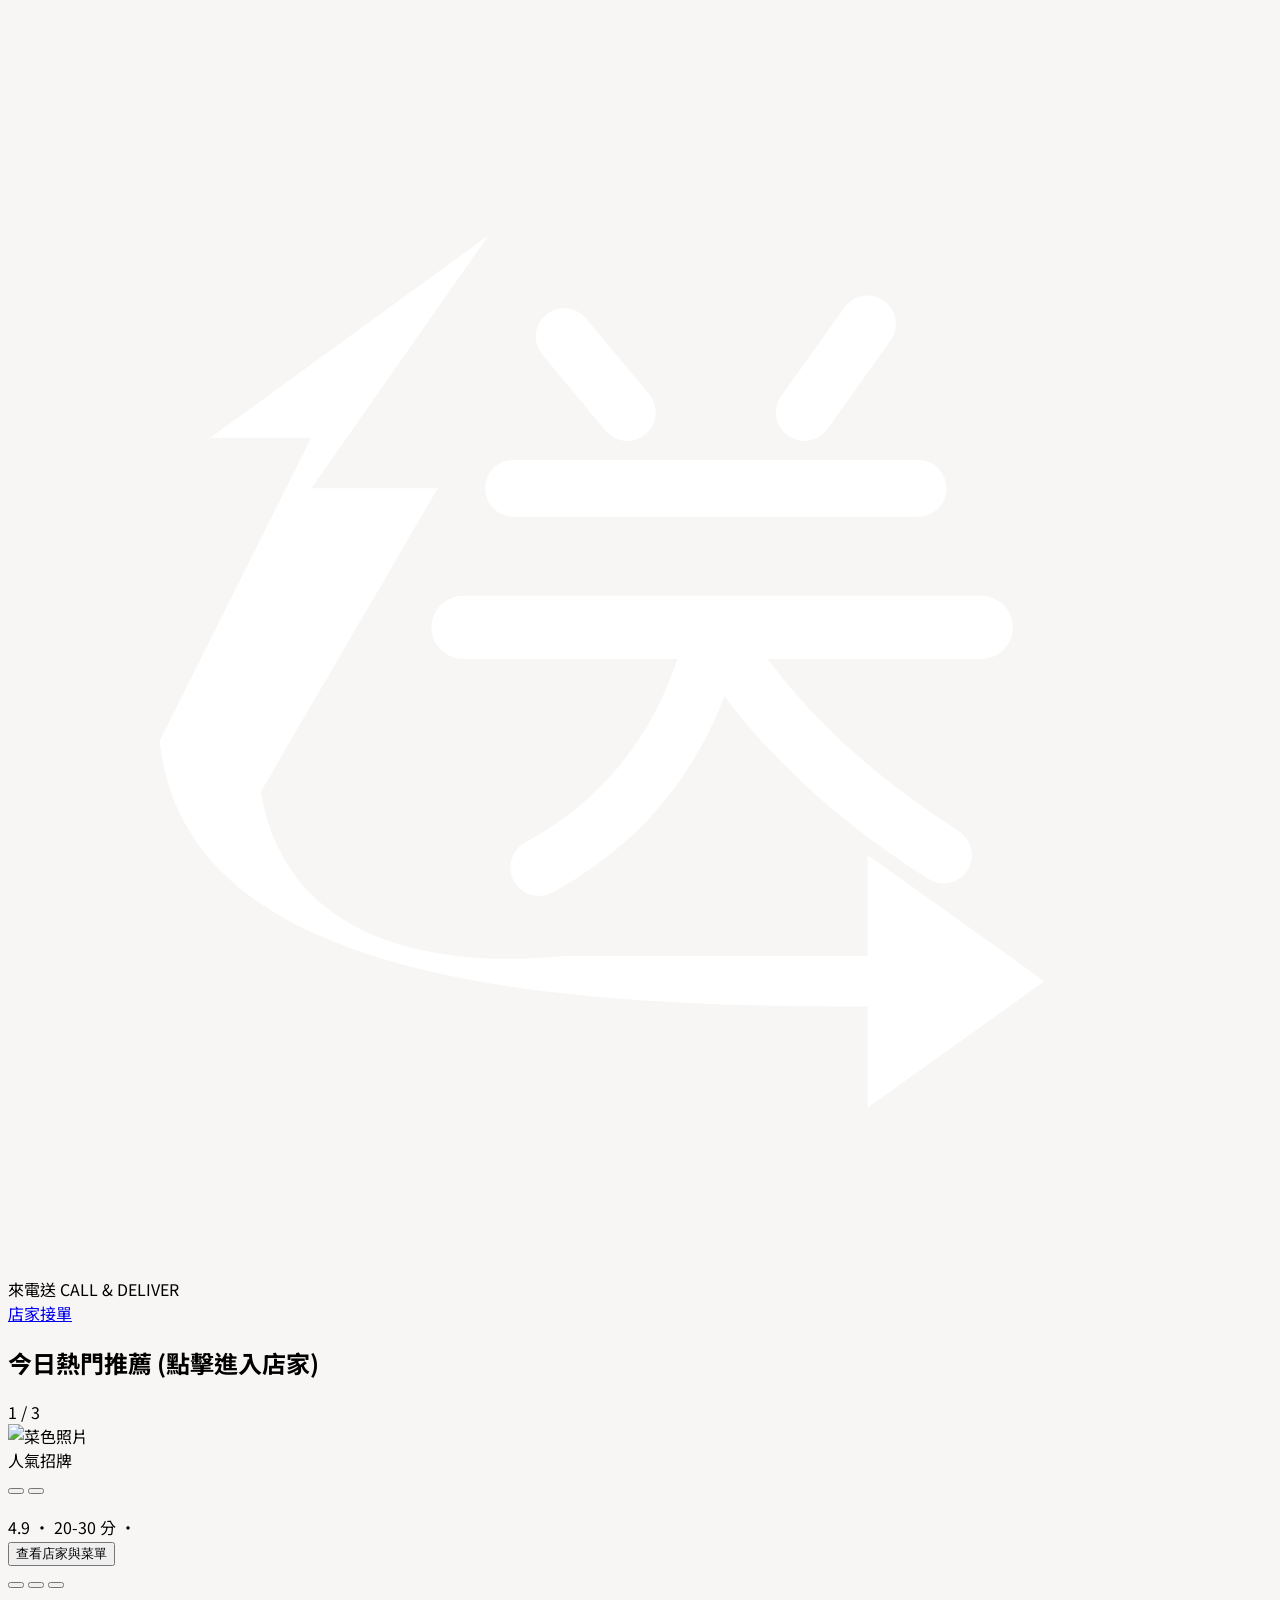
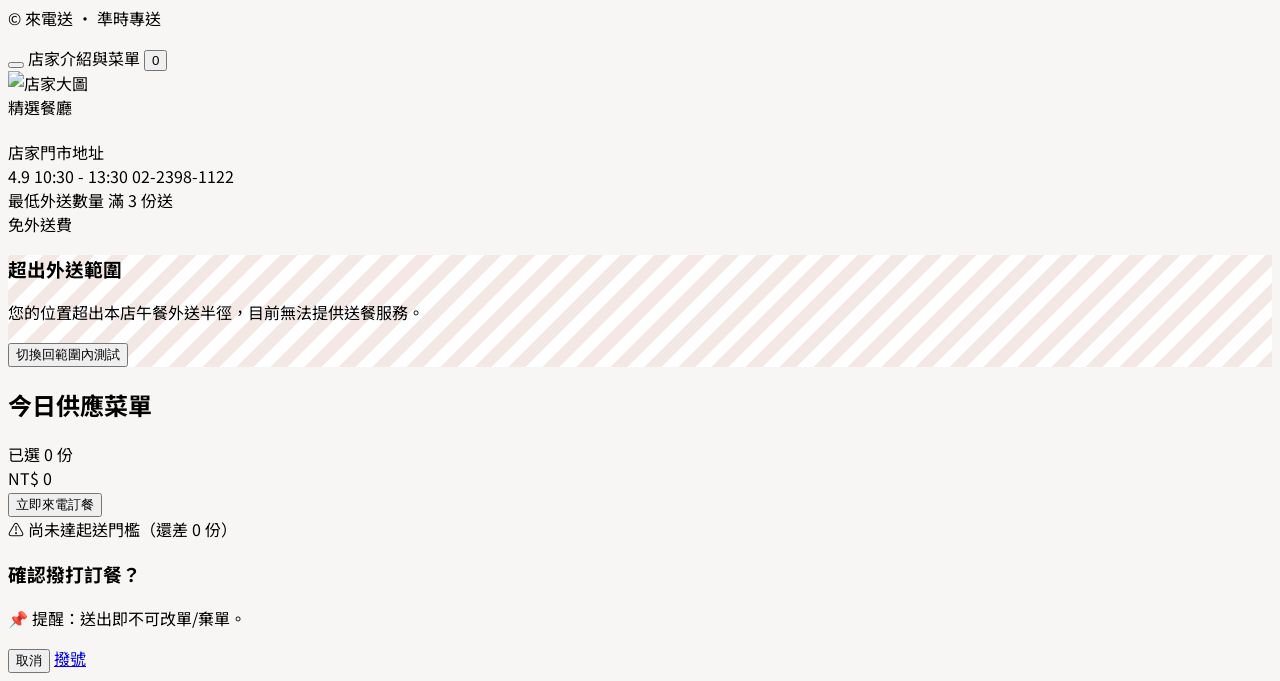
==== code_artifact.html @ 637d1178 "init" ====
<!DOCTYPE html>
<html lang="zh-TW">
<head>
  <meta charset="UTF-8">
  <meta name="viewport" content="width=device-width, initial-scale=1.0, maximum-scale=1.0, user-scalable=no">
  <title>來電送 - 首頁與店家介紹</title>
  <!-- Tailwind CSS -->
  <script src="https://cdn.tailwindcss.com"></script>
  <!-- Lucide Icons -->
  <script src="https://unpkg.com/lucide@latest"></script>
  <!-- Google Fonts: Noto Sans TC -->
  <link rel="preconnect" href="https://fonts.googleapis.com">
  <link rel="preconnect" href="https://fonts.gstatic.com" crossorigin>
  <link href="https://fonts.googleapis.com/css2?family=Noto+Sans+TC:wght@400;500;700;900&display=swap" rel="stylesheet">
  <script>
    tailwind.config = {
      theme: {
        extend: {
          colors: {
            brick: {
              DEFAULT: '#C84B31',
              dark: '#A53B24',
              light: '#FDF4F2'
            }
          },
          fontFamily: {
            sans: ['"Noto Sans TC"', 'sans-serif']
          }
        }
      }
    }
  </script>
  <style>
    body {
      background-color: #F8F6F4;
      font-family: "Noto Sans TC", sans-serif;
      -webkit-tap-highlight-color: transparent;
    }
    /* 外送範圍限制斜線遮罩 (對應白板手稿 mask) */
    .out-of-range-mask {
      background: repeating-linear-gradient(
        -45deg,
        rgba(200, 75, 49, 0.08),
        rgba(200, 75, 49, 0.08) 12px,
        rgba(255, 255, 255, 0.92) 12px,
        rgba(255, 255, 255, 0.92) 24px
      );
      backdrop-filter: blur(3px);
    }
  </style>
</head>
<body class="text-stone-800 antialiased min-h-screen flex flex-col justify-between selection:bg-red-100 selection:text-brick">

  <!-- ========================================================= -->
  <!-- 頁面 1：首頁 (Screen 1 - Homepage)                        -->
  <!-- ========================================================= -->
  <div id="page-home" class="min-h-screen flex flex-col justify-between transition-opacity duration-300">
    
    <!-- 頂部 Logo 區 (嚴格使用：大 text-xl、小 text-xs) -->
    <header class="w-full bg-white/95 backdrop-blur-md border-b border-stone-200/80 sticky top-0 z-30 shadow-xs">
      <div class="max-w-xl mx-auto px-4 h-16 flex items-center justify-between">
        
        <!-- 品牌專屬向量 Logo (白板設計: 磚紅底 #C84B31 / 閃電箭頭「送」字) -->
        <div class="flex items-center gap-2.5 cursor-pointer select-none" onclick="goToHome()">
          <div class="w-11 h-11 rounded-2xl bg-brick p-1.5 flex items-center justify-center shadow-md shadow-red-950/15 shrink-0">
            <svg viewBox="0 0 100 100" class="w-full h-full" fill="none" xmlns="http://www.w3.org/2000/svg">
              <!-- 閃電部首「辶」+ 向右上方送達箭頭 -->
              <path d="M 38 18 
                       L 24 38 
                       L 34 38 
                       L 20 62 
                       C 22 74, 34 76, 44 75 
                       L 68 75 
                       L 68 67 
                       L 82 77 
                       L 68 87 
                       L 68 79 
                       C 42 79, 14 77, 12 58 
                       L 24 34 
                       L 16 34 
                       Z" 
                    fill="#FFFFFF" />
              <!-- 「关」字筆劃結構 -->
              <path d="M 44 26 L 49 32" stroke="#FFFFFF" stroke-width="4.5" stroke-linecap="round"/>
              <path d="M 68 25 L 63 32" stroke="#FFFFFF" stroke-width="4.5" stroke-linecap="round"/>
              <path d="M 40 38 L 72 38" stroke="#FFFFFF" stroke-width="4.5" stroke-linecap="round"/>
              <path d="M 36 49 L 77 49" stroke="#FFFFFF" stroke-width="5" stroke-linecap="round"/>
              <path d="M 56 49 Q 53 62 42 68" stroke="#FFFFFF" stroke-width="4.5" stroke-linecap="round"/>
              <path d="M 57 51 Q 63 60 74 67" stroke="#FFFFFF" stroke-width="4.5" stroke-linecap="round"/>
            </svg>
          </div>
          <div>
            <span class="text-xl font-black tracking-tight text-brick leading-none block">來電送</span>
            <span class="text-xs text-stone-500 font-bold tracking-wider block mt-0.5">CALL & DELIVER</span>
          </div>
        </div>

        <!-- 店家接單頁切換入口 (目前預設隱藏，移除 hidden 即可顯示) -->
        <a id="nav-store-order" href="order_accept.html" class="hidden text-xs bg-stone-100 hover:bg-stone-200 text-stone-700 px-3 py-1.5 rounded-xl font-bold border border-stone-200/80 items-center gap-1.5 transition active:scale-95">
          <i data-lucide="clipboard-list" class="w-3.5 h-3.5 text-brick"></i>
          <span>店家接單</span>
        </a>
      </div>
    </header>

    <!-- 中央輪播主視覺區 -->
    <main class="flex-1 max-w-xl w-full mx-auto px-4 py-5 flex flex-col justify-center">
      
      <!-- 頂部副標列 (小 text-xs) -->
      <div class="flex items-center justify-between mb-2.5 px-1">
        <h2 class="text-xs font-bold text-stone-600 flex items-center gap-1.5">
          <i data-lucide="sparkles" class="w-3.5 h-3.5 text-brick"></i> 今日熱門推薦 (點擊進入店家)
        </h2>
        <span id="carousel-indicator" class="text-xs font-mono font-bold text-brick bg-brick-light px-2.5 py-0.5 rounded-md">1 / 3</span>
      </div>

      <!-- 輪播卡片本體 (手機版高比例大圖置頂 >55%) -->
      <div class="relative bg-white rounded-3xl overflow-hidden shadow-xl shadow-stone-200/70 border border-stone-200/80 flex flex-col">
        
        <!-- 圖片容器 (手機端高比例置頂，點擊前往店家介紹頁) -->
        <div class="relative h-64 sm:h-72 w-full overflow-hidden bg-stone-900 cursor-pointer" onclick="openCurrentRestaurant()">
          <img id="carousel-img" src="" alt="菜色照片" class="w-full h-full object-cover transition-all duration-700 hover:scale-105">
          <div class="absolute inset-0 bg-gradient-to-t from-black/75 via-transparent to-black/25 pointer-events-none"></div>
          
          <!-- 標籤 (小 text-xs) -->
          <span id="carousel-tag" class="absolute top-3.5 left-3.5 bg-brick text-white text-xs font-bold px-3 py-1 rounded-full shadow-md">
            人氣招牌
          </span>

          <!-- 左右快速切換按鈕 -->
          <div class="absolute inset-x-3 top-1/2 -translate-y-1/2 flex justify-between pointer-events-none z-10">
            <button onclick="event.stopPropagation(); prevSlide();" class="pointer-events-auto p-2 rounded-full bg-black/40 hover:bg-black/60 text-white backdrop-blur-xs transition active:scale-90" aria-label="上一張">
              <i data-lucide="chevron-left" class="w-5 h-5"></i>
            </button>
            <button onclick="event.stopPropagation(); nextSlide();" class="pointer-events-auto p-2 rounded-full bg-black/40 hover:bg-black/60 text-white backdrop-blur-xs transition active:scale-90" aria-label="下一張">
              <i data-lucide="chevron-right" class="w-5 h-5"></i>
            </button>
          </div>

          <!-- 圖片覆蓋菜名 (大 text-xl) -->
          <div class="absolute bottom-3 left-4 right-4 text-white pointer-events-none">
            <p id="carousel-dish" class="text-xl font-black drop-shadow-sm truncate"></p>
          </div>
        </div>

        <!-- 資訊與按鈕內容 -->
        <div class="p-4 flex flex-col gap-3">
          <div>
            <!-- 店名 (中 text-base) 與 起送價 (大 text-xl) -->
            <div class="flex items-center justify-between cursor-pointer" onclick="openCurrentRestaurant()">
              <h3 id="carousel-title" class="text-base font-black text-stone-900 tracking-tight hover:text-brick transition"></h3>
              <span id="carousel-price" class="text-xl font-black text-brick font-mono"></span>
            </div>

            <!-- 精簡菜色介紹短句 (小 text-xs) -->
            <p id="carousel-desc" class="text-xs text-stone-600 mt-1 line-clamp-1"></p>

            <!-- 基本資訊指標 (小 text-xs) -->
            <div class="flex items-center gap-2 mt-2.5 text-xs text-stone-600">
              <span class="flex items-center gap-1 font-bold text-amber-600">
                <i data-lucide="star" class="w-3.5 h-3.5 fill-amber-500 text-amber-500"></i>
                <span id="carousel-rating">4.9</span>
              </span>
              <span>•</span>
              <span id="carousel-time" class="flex items-center gap-1 font-medium">
                <i data-lucide="clock" class="w-3.5 h-3.5"></i> 20-30 分
              </span>
              <span>•</span>
              <span id="carousel-min" class="bg-stone-100 text-stone-700 px-2 py-0.5 rounded font-bold"></span>
            </div>
          </div>

          <!-- 動作按鈕：無縫跳轉店家頁 (中 text-base) -->
          <div class="pt-1">
            <button onclick="openCurrentRestaurant()" class="w-full bg-brick hover:bg-brick-dark active:scale-[0.98] text-white font-bold py-3 px-4 rounded-2xl text-base flex items-center justify-center gap-2 shadow-lg shadow-red-950/15 transition">
              <i data-lucide="utensils" class="w-4 h-4"></i> 查看店家與菜單
            </button>
          </div>
        </div>

        <!-- 底部圓點指示條 -->
        <div class="flex gap-1.5 px-4 pb-3 justify-center">
          <button onclick="goToSlide(0)" class="h-1.5 rounded-full transition-all duration-300 indicator-bar w-8 bg-brick"></button>
          <button onclick="goToSlide(1)" class="h-1.5 rounded-full transition-all duration-300 indicator-bar w-3 bg-stone-200"></button>
          <button onclick="goToSlide(2)" class="h-1.5 rounded-full transition-all duration-300 indicator-bar w-3 bg-stone-200"></button>
        </div>
      </div>
    </main>

    <!-- 頁尾 (小 text-xs) -->
    <footer class="w-full text-center py-3 text-xs text-stone-600">
      <p>© 來電送 • 準時專送</p>
    </footer>
  </div>

  <!-- ========================================================= -->
  <!-- 頁面 2：店家介紹頁面 (Screen 2 - 店家介紹與菜單)          -->
  <!-- ========================================================= -->
  <div id="page-detail" class="hidden min-h-screen flex flex-col justify-between bg-stone-50 pb-24 transition-opacity duration-300">
    
    <!-- 頂部導航 (左側返回、標題、右上角外送車含 Badge) -->
    <header class="w-full bg-white/95 backdrop-blur-md border-b border-stone-200 sticky top-0 z-40">
      <div class="max-w-xl mx-auto px-4 h-16 flex items-center justify-between">
        <button onclick="goToHome()" class="w-10 h-10 rounded-xl bg-stone-100 hover:bg-stone-200 flex items-center justify-center text-stone-700 transition active:scale-95">
          <i data-lucide="arrow-left" class="w-5 h-5"></i>
        </button>
        <span class="text-base font-bold text-stone-800 tracking-wide">店家介紹與菜單</span>
        <button onclick="focusCartBottom()" class="relative w-10 h-10 rounded-xl bg-brick-light flex items-center justify-center text-brick transition active:scale-95">
          <i data-lucide="truck" class="w-5 h-5"></i>
          <span id="detail-cart-badge" class="hidden absolute -top-1 -right-1 bg-brick text-white text-xs w-5 h-5 font-bold rounded-full flex items-center justify-center shadow-xs">0</span>
        </button>
      </div>
    </header>

    <!-- 店家主體內容容器 -->
    <main class="max-w-xl w-full mx-auto px-4 py-4 flex-1">
      <div class="relative bg-white rounded-3xl overflow-hidden shadow-md border border-stone-100 mb-4">
        
        <!-- Hero 店家形象大圖 -->
        <div class="relative h-48 sm:h-56 w-full">
          <img id="detail-hero-img" src="" alt="店家大圖" class="w-full h-full object-cover">
          <div class="absolute inset-0 bg-gradient-to-t from-black/70 via-black/20 to-transparent"></div>
          
          <div class="absolute bottom-3 left-4 right-4 text-white">
            <span id="detail-tag" class="text-xs font-bold bg-brick px-2.5 py-0.5 rounded-full inline-block mb-1">精選餐廳</span>
            <h1 id="detail-name" class="text-xl font-black tracking-tight drop-shadow-sm"></h1>
          </div>
        </div>

        <!-- 店家基本資訊與地址 (嚴格使用：小 text-xs) -->
        <div class="p-4 border-b border-stone-100">
          
          <!-- 門市地址欄位 -->
          <div class="flex items-start gap-2 text-xs text-stone-700 mb-2.5 bg-stone-50 p-2.5 rounded-xl border border-stone-200/60">
            <i data-lucide="map-pin" class="w-4 h-4 text-brick shrink-0 mt-0.5"></i>
            <div class="flex-1 min-w-0">
              <span class="text-stone-500 font-semibold block text-xs">店家門市地址</span>
              <span id="detail-address" class="font-bold text-stone-900 block mt-0.5"></span>
            </div>
          </div>

          <div class="flex flex-wrap items-center gap-x-4 gap-y-2 text-xs text-stone-600 mb-3">
            <span class="flex items-center gap-1 text-amber-600 font-bold">
              <i data-lucide="star" class="w-3.5 h-3.5 fill-amber-500 text-amber-500"></i>
              <span id="detail-rating">4.9</span>
            </span>
            <span class="flex items-center gap-1">
              <i data-lucide="clock" class="w-3.5 h-3.5 text-stone-600"></i>
              <span id="detail-hours">10:30 - 13:30</span>
            </span>
            <span class="flex items-center gap-1">
              <i data-lucide="phone" class="w-3.5 h-3.5 text-stone-600"></i>
              <span id="detail-phone">02-2398-1122</span>
            </span>
          </div>

          <!-- 最低外送要求標籤 (小 text-xs) -->
          <div class="bg-brick-light/80 border border-red-200/60 rounded-xl p-3 flex items-center justify-between">
            <div class="flex items-center gap-2">
              <div class="w-8 h-8 rounded-lg bg-brick text-white flex items-center justify-center shrink-0 shadow-xs">
                <i data-lucide="package-check" class="w-4 h-4"></i>
              </div>
              <div>
                <span class="text-xs font-bold text-stone-800 block">最低外送數量</span>
                <span id="detail-min-text" class="text-xs text-brick font-bold">滿 3 份送</span>
              </div>
            </div>
            <span class="text-xs bg-white text-stone-600 px-2.5 py-1 rounded-md border border-stone-200 font-bold">免外送費</span>
          </div>
        </div>

        <!-- 外送範圍限制遮罩 (手繪稿中的【外送範圍限制 - 客人無法下單 mask】) -->
        <div id="range-mask" class="hidden absolute inset-0 z-20 out-of-range-mask flex flex-col items-center justify-center p-6 text-center">
          <div class="bg-white/95 p-5 rounded-2xl shadow-2xl border-2 border-brick max-w-sm w-full mx-auto">
            <div class="w-10 h-10 rounded-full bg-red-100 text-brick flex items-center justify-center mx-auto mb-2.5">
              <i data-lucide="map-pin-off" class="w-5 h-5"></i>
            </div>
            <h3 class="text-xl font-black text-stone-900 mb-1">超出外送範圍</h3>
            <p class="text-xs text-stone-600 mb-3 leading-relaxed">
              您的位置超出本店午餐外送半徑，目前無法提供送餐服務。
            </p>
            <button onclick="toggleRangeSimulation()" class="w-full bg-stone-800 text-white text-xs font-bold py-2.5 rounded-xl hover:bg-black transition active:scale-95">
              切換回範圍內測試
            </button>
          </div>
        </div>
      </div>

      <!-- 菜單列表 (小 text-xs、中 text-base、大 text-xl) -->
      <div class="mb-4">
        <h2 class="text-xs font-bold text-stone-600 mb-2.5 flex items-center gap-1.5">
          <i data-lucide="book-open" class="w-3.5 h-3.5 text-brick"></i> 今日供應菜單
        </h2>
        <div id="detail-menu-list" class="space-y-2.5">
          <!-- 菜單卡片動態渲染於此 -->
        </div>
      </div>
    </main>

    <!-- 底部固定 Buy 欄 (對應草圖底部 🛺 buy 按鈕) -->
    <div class="fixed bottom-0 inset-x-0 bg-white/95 backdrop-blur-md border-t border-stone-200 p-3 z-30 shadow-lg">
      <div class="max-w-xl mx-auto flex items-center justify-between gap-3">
        <div class="flex items-center gap-2.5">
          <div class="w-11 h-11 rounded-2xl bg-brick-light flex items-center justify-center text-brick">
            <i data-lucide="truck" class="w-5 h-5"></i>
          </div>
          <div>
            <div class="text-xs text-stone-600">已選 <span id="cart-count" class="font-bold text-brick">0</span> 份</div>
            <div class="text-xl font-black text-stone-900 font-mono">NT$ <span id="cart-price">0</span></div>
          </div>
        </div>

        <button id="btn-buy" onclick="handleBuyClick()" class="flex-1 bg-brick hover:bg-brick-dark text-white font-bold py-3.5 px-4 rounded-2xl text-base flex items-center justify-center gap-2 shadow-lg shadow-red-950/15 active:scale-[0.98] transition">
          <i data-lucide="phone-outgoing" class="w-4 h-4"></i>
          <span id="btn-buy-text">立即來電訂餐</span>
        </button>
      </div>
      <!-- 起送數量提示條 -->
      <div id="cart-warning" class="max-w-xl mx-auto text-center text-xs text-amber-700 font-bold pt-1 hidden">
        ⚠️ 尚未達起送門檻（還差 <span id="need-more-count">0</span> 份）
      </div>
    </div>
  </div>

  <!-- ========================================================= -->
  <!-- 來電下單確認彈窗 (字體：大 text-xl、中 text-base、小 text-xs) -->
  <!-- ========================================================= -->
  <div id="modal-call" class="fixed inset-0 bg-stone-950/60 backdrop-blur-xs z-50 flex items-center justify-center p-4 hidden">
    <div class="bg-white rounded-3xl max-w-sm w-full p-5 text-center shadow-2xl relative">
      <div class="w-12 h-12 bg-brick-light text-brick rounded-2xl flex items-center justify-center mx-auto mb-3">
        <i data-lucide="phone-call" class="w-6 h-6"></i>
      </div>
      <h3 class="text-xl font-black text-stone-900">確認撥打訂餐？</h3>
      <p id="modal-desc" class="text-xs text-stone-600 my-2 leading-relaxed bg-stone-50 p-2.5 rounded-xl border border-stone-100 text-left"></p>
      
      <p class="text-xs text-amber-600 font-bold mb-4 bg-amber-50 py-1 px-2.5 rounded-lg border border-amber-100">
        📌 提醒：送出即不可改單/棄單。
      </p>

      <div class="flex gap-2">
        <button onclick="closeModal()" class="flex-1 py-2.5 text-stone-600 bg-stone-100 hover:bg-stone-200 font-bold rounded-xl text-base transition active:scale-95">
          取消
        </button>
        <a id="modal-call-link" href="#" class="flex-1 py-2.5 bg-brick hover:bg-brick-dark text-white font-bold rounded-xl text-base shadow-md transition flex items-center justify-center gap-1.5 active:scale-95">
          <i data-lucide="phone" class="w-4 h-4"></i> 撥號
        </a>
      </div>
    </div>
  </div>

  <!-- ========================================================= -->
  <!-- JavaScript: 雙頁路由切換、輪播與購物車狀態管理               -->
  <!-- ========================================================= -->
  <script>
    // 3 家精選午餐餐廳完整資料庫 (含門市地址)
    const restaurantsData = [
      {
        id: 1,
        name: "禾風堂手作便當",
        tag: "人氣招牌",
        address: "台北市信義區忠孝東路五段 68 號 B2",
        heroImg: "https://images.unsplash.com/photo-1546069901-ba9599a7e63c?auto=format&fit=crop&w=1000&q=80",
        phone: "02-2398-1122",
        hours: "10:30 - 13:30",
        rating: "4.9",
        deliverTime: "20-30 分",
        minQty: 3,
        minQtyText: "滿 3 份送",
        desc: "現炸酥脆厚切黑豬排，搭配當季三色蔬菜。",
        dish: "秘傳酥炸排骨便當",
        price: "NT$ 120 起",
        menu: [
          { id: 101, name: "秘傳酥炸排骨便當", price: 120, desc: "溫體黑豬厚切排骨，獨家漢方醃漬。", img: "https://images.unsplash.com/photo-1546069901-ba9599a7e63c?auto=format&fit=crop&w=400&q=80" },
          { id: 102, name: "蜜汁香烤大雞腿飯", price: 135, desc: "慢火烘烤蜜汁封頂，外酥肉嫩。", img: "https://images.unsplash.com/photo-1598515214211-89d3c73ae83b?auto=format&fit=crop&w=400&q=80" },
          { id: 103, name: "古法滷香厚切爌肉飯", price: 115, desc: "肥瘦適中三層肉，慢燉入味。", img: "https://images.unsplash.com/photo-1565299624946-b28f40a0ae38?auto=format&fit=crop&w=400&q=80" }
        ]
      },
      {
        id: 2,
        name: "築地漁火日式定食",
        tag: "主廚特製",
        address: "台北市大安區敦化南路一段 161 巷 12 號",
        heroImg: "https://images.unsplash.com/photo-1579871494447-9811cf80d66c?auto=format&fit=crop&w=1000&q=80",
        phone: "02-2771-3344",
        hours: "11:00 - 14:00",
        rating: "4.8",
        deliverTime: "25-35 分",
        minQty: 2,
        minQtyText: "滿 2 份送",
        desc: "炙燒生食級鮭魚腹，搭配手作玉子燒。",
        dish: "極上炙燒鮭魚丼",
        price: "NT$ 180 起",
        menu: [
          { id: 201, name: "極上炙燒鮭魚腹丼", price: 180, desc: "微炙挪威鮭魚，佐特調和風醬油。", img: "https://images.unsplash.com/photo-1579871494447-9811cf80d66c?auto=format&fit=crop&w=400&q=80" },
          { id: 202, name: "和風醬烤鯖魚定食", price: 160, desc: "油脂豐富肉質細嫩，附味噌湯。", img: "https://images.unsplash.com/photo-1617196034796-73dfa7b1fd56?auto=format&fit=crop&w=400&q=80" },
          { id: 203, name: "日式親子丼定食", price: 140, desc: "鮮嫩雞腿肉配半熟蛋液，香甜暖胃。", img: "https://images.unsplash.com/photo-1569718212165-3a8278d5f624?auto=format&fit=crop&w=400&q=80" }
        ]
      },
      {
        id: 3,
        name: "青嵐健康水煮餐",
        tag: "輕盈低卡",
        address: "台北市松山區民生東路三段 130 巷 8 號",
        heroImg: "https://images.unsplash.com/photo-1512621776951-a57141f2eefd?auto=format&fit=crop&w=1000&q=80",
        phone: "02-8765-4321",
        hours: "10:30 - 13:00",
        rating: "4.7",
        deliverTime: "15-25 分",
        minQty: 2,
        minQtyText: "滿 2 份送",
        desc: "低溫舒肥黑椒嫩雞胸，佐紫米藜麥時蔬。",
        dish: "香草舒肥雞胸餐",
        price: "NT$ 130 起",
        menu: [
          { id: 301, name: "義式香草舒肥雞胸餐", price: 130, desc: "低溫舒肥嫩雞胸，配紫米藜麥。", img: "https://images.unsplash.com/photo-1512621776951-a57141f2eefd?auto=format&fit=crop&w=400&q=80" },
          { id: 302, name: "水煮嫩煎板腱牛便當", price: 165, desc: "天然海鹽提味，豐富優質蛋白質。", img: "https://images.unsplash.com/photo-1544025162-d76694265947?auto=format&fit=crop&w=400&q=80" },
          { id: 303, name: "雙倍時蔬高纖水煮餐", price: 110, desc: "無肉蔬食首選，五彩時蔬搭烤地瓜。", img: "https://images.unsplash.com/photo-1540420773420-3366772f4999?auto=format&fit=crop&w=400&q=80" }
        ]
      }
    ];

    let currentSlide = 0;
    let carouselTimer = null;
    let currentRestaurant = restaurantsData[0];
    let cart = {}; // { itemId: quantity }
    let isOutOfRange = false; // 外送範圍限制模擬

    // 應用程式初始化
    function initApp() {
      lucide.createIcons();
      updateCarousel();
      startCarousel();
    }

    // 輪播內容更新
    function updateCarousel() {
      const item = restaurantsData[currentSlide];
      document.getElementById('carousel-img').src = item.heroImg;
      document.getElementById('carousel-tag').innerText = item.tag;
      document.getElementById('carousel-title').innerText = item.name;
      document.getElementById('carousel-dish').innerText = item.dish;
      document.getElementById('carousel-desc').innerText = item.desc;
      document.getElementById('carousel-price').innerText = item.price;
      document.getElementById('carousel-rating').innerText = item.rating;
      document.getElementById('carousel-time').innerHTML = `<i data-lucide="clock" class="w-3.5 h-3.5"></i> ${item.deliverTime}`;
      document.getElementById('carousel-min').innerText = item.minQtyText;
      document.getElementById('carousel-indicator').innerText = `${currentSlide + 1} / ${restaurantsData.length}`;

      const bars = document.querySelectorAll('.indicator-bar');
      bars.forEach((b, idx) => {
        b.className = idx === currentSlide
          ? "h-1.5 rounded-full transition-all duration-300 indicator-bar w-8 bg-brick"
          : "h-1.5 rounded-full transition-all duration-300 indicator-bar w-3 bg-stone-200";
      });
      lucide.createIcons();
    }

    function startCarousel() {
      if (carouselTimer) clearInterval(carouselTimer);
      carouselTimer = setInterval(nextSlide, 5000);
    }

    function nextSlide() {
      currentSlide = (currentSlide + 1) % restaurantsData.length;
      updateCarousel();
      startCarousel();
    }

    function prevSlide() {
      currentSlide = (currentSlide - 1 + restaurantsData.length) % restaurantsData.length;
      updateCarousel();
      startCarousel();
    }

    function goToSlide(idx) {
      currentSlide = idx;
      updateCarousel();
      startCarousel();
    }

    // ================= 頁面無縫切換 =================
    // 首頁 -> 開啟店家詳細資訊頁面
    function openRestaurant(restId) {
      currentRestaurant = restaurantsData.find(r => r.id === restId) || restaurantsData[0];
      cart = {}; // 切換店家清空購物車
      isOutOfRange = false; // 預設處於外送範圍內

      // 載入店家專屬資訊 (含地址)
      document.getElementById('detail-hero-img').src = currentRestaurant.heroImg;
      document.getElementById('detail-tag').innerText = currentRestaurant.tag;
      document.getElementById('detail-name').innerText = currentRestaurant.name;
      document.getElementById('detail-address').innerText = currentRestaurant.address;
      document.getElementById('detail-rating').innerText = currentRestaurant.rating;
      document.getElementById('detail-hours').innerText = currentRestaurant.hours;
      document.getElementById('detail-phone').innerText = currentRestaurant.phone;
      document.getElementById('detail-min-text').innerText = currentRestaurant.minQtyText;

      renderDetailMenu();
      updateCartUI();
      updateRangeStateUI();

      // 切換頁面視圖
      document.getElementById('page-home').classList.add('hidden');
      document.getElementById('page-detail').classList.remove('hidden');
      window.scrollTo({ top: 0, behavior: 'smooth' });
      lucide.createIcons();
    }

    function openCurrentRestaurant() {
      openRestaurant(restaurantsData[currentSlide].id);
    }

    // 店家詳細頁 -> 返回首頁
    function goToHome() {
      document.getElementById('page-detail').classList.add('hidden');
      document.getElementById('page-home').classList.remove('hidden');
      window.scrollTo({ top: 0, behavior: 'smooth' });
    }

    // 渲染店家菜單卡片列表 (草圖格式：左邊圖、右邊 info + 增減按鈕)
    function renderDetailMenu() {
      const container = document.getElementById('detail-menu-list');
      container.innerHTML = currentRestaurant.menu.map(item => {
        const qty = cart[item.id] || 0;
        return `
          <div class="bg-white rounded-2xl p-3 border border-stone-100 flex items-center gap-3 shadow-xs">
            <div class="w-16 h-16 rounded-xl overflow-hidden shrink-0 bg-stone-100">
              <img src="${item.img}" alt="${item.name}" class="w-full h-full object-cover">
            </div>
            <div class="flex-1 min-w-0">
              <h4 class="font-bold text-stone-900 text-xs truncate">${item.name}</h4>
              <p class="text-xs text-stone-600 line-clamp-1 mt-0.5">${item.desc}</p>
              <div class="flex items-center justify-between mt-1.5">
                <span class="text-xs font-black text-brick font-mono">NT$ ${item.price}</span>
                <div class="flex items-center gap-2">
                  <button onclick="changeQty(${item.id}, -1)" class="w-6 h-6 rounded-md bg-stone-100 text-stone-700 flex items-center justify-center font-bold text-xs active:bg-stone-200 transition">
                    -
                  </button>
                  <span id="qty-val-${item.id}" class="w-4 text-center text-xs font-bold text-stone-800">${qty}</span>
                  <button onclick="changeQty(${item.id}, 1)" class="w-6 h-6 rounded-md bg-brick text-white flex items-center justify-center font-bold text-xs active:bg-brick-dark transition shadow-xs">
                    +
                  </button>
                </div>
              </div>
            </div>
          </div>
        `;
      }).join('');
      lucide.createIcons();
    }

    // 增減菜單餐點數量
    function changeQty(itemId, delta) {
      if (isOutOfRange) {
        showRangeWarning();
        return;
      }
      const cur = cart[itemId] || 0;
      const next = Math.max(0, cur + delta);
      if (next === 0) {
        delete cart[itemId];
      } else {
        cart[itemId] = next;
      }
      
      const el = document.getElementById(`qty-val-${itemId}`);
      if (el) el.innerText = next;
      updateCartUI();
    }

    // 更新購物車與底部 Buy 欄狀態
    function updateCartUI() {
      let count = 0;
      let total = 0;
      currentRestaurant.menu.forEach(item => {
        const q = cart[item.id] || 0;
        count += q;
        total += q * item.price;
      });

      document.getElementById('cart-count').innerText = count;
      document.getElementById('cart-price').innerText = total;

      // 頂部購物車 Badge
      const badge = document.getElementById('detail-cart-badge');
      if (count > 0) {
        badge.innerText = count;
        badge.classList.remove('hidden');
      } else {
        badge.classList.add('hidden');
      }

      // 門檻防呆與按鈕文案處理
      const warning = document.getElementById('cart-warning');
      const btnBuy = document.getElementById('btn-buy');
      const btnBuyText = document.getElementById('btn-buy-text');

      if (isOutOfRange) {
        btnBuy.disabled = true;
        btnBuy.className = "flex-1 bg-stone-300 text-stone-500 font-bold py-3.5 px-4 rounded-2xl text-base flex items-center justify-center gap-2 cursor-not-allowed";
        btnBuyText.innerText = "超出外送範圍無法下單";
        warning.classList.add('hidden');
        return;
      }

      if (count === 0) {
        btnBuy.disabled = false;
        btnBuy.className = "flex-1 bg-brick hover:bg-brick-dark text-white font-bold py-3.5 px-4 rounded-2xl text-base flex items-center justify-center gap-2 shadow-lg shadow-red-950/15 active:scale-[0.98] transition";
        btnBuyText.innerText = `選購餐點 (${currentRestaurant.minQtyText})`;
        warning.classList.add('hidden');
      } else if (count < currentRestaurant.minQty) {
        const diff = currentRestaurant.minQty - count;
        btnBuy.disabled = false;
        btnBuy.className = "flex-1 bg-amber-600 hover:bg-amber-700 text-white font-bold py-3.5 px-4 rounded-2xl text-base flex items-center justify-center gap-2 shadow-lg active:scale-[0.98] transition";
        btnBuyText.innerText = `還差 ${diff} 份起送`;
        document.getElementById('need-more-count').innerText = diff;
        warning.classList.remove('hidden');
      } else {
        btnBuy.disabled = false;
        btnBuy.className = "flex-1 bg-brick hover:bg-brick-dark text-white font-bold py-3.5 px-4 rounded-2xl text-base flex items-center justify-center gap-2 shadow-lg shadow-red-950/15 active:scale-[0.98] transition";
        btnBuyText.innerText = `確認來電訂餐 (${count} 份)`;
        warning.classList.add('hidden');
      }
    }

    // 模擬外送範圍限制遮罩 (草圖 mask 切換)
    function toggleRangeSimulation() {
      isOutOfRange = !isOutOfRange;
      updateRangeStateUI();
      updateCartUI();
    }

    function updateRangeStateUI() {
      const mask = document.getElementById('range-mask');
      const btn = document.getElementById('btn-toggle-range');
      if (isOutOfRange) {
        if (mask) mask.classList.remove('hidden');
        if (btn) {
          btn.innerText = "切換回【外送範圍內】";
          btn.className = "px-2.5 py-1 bg-brick text-white rounded-lg text-xs font-bold shadow-xs transition active:scale-95";
        }
      } else {
        if (mask) mask.classList.add('hidden');
        if (btn) {
          btn.innerText = "切換為【超出外送範圍】";
          btn.className = "px-2.5 py-1 bg-white border border-stone-300 rounded-lg text-stone-700 font-bold hover:border-brick transition text-xs shadow-xs active:scale-95";
        }
      }
      lucide.createIcons();
    }

    function showRangeWarning() {
      const toast = document.createElement('div');
      toast.className = "fixed top-20 left-1/2 -translate-x-1/2 z-50 bg-stone-900/95 text-white text-xs font-bold px-4 py-2.5 rounded-2xl shadow-xl flex items-center gap-2 transition-all duration-300";
      toast.innerHTML = `<i data-lucide="alert-triangle" class="w-4 h-4 text-amber-400"></i> <span>超出店家外送範圍，無法點餐！</span>`;
      document.body.appendChild(toast);
      lucide.createIcons();
      setTimeout(() => {
        toast.classList.add('opacity-0', '-translate-y-2');
        setTimeout(() => toast.remove(), 300);
      }, 2000);
    }

    // 點擊底部 Buy 按鈕觸發
    function handleBuyClick() {
      if (isOutOfRange) {
        showRangeWarning();
        return;
      }
      let count = 0;
      let items = [];
      let total = 0;
      currentRestaurant.menu.forEach(item => {
        const q = cart[item.id] || 0;
        if (q > 0) {
          count += q;
          total += q * item.price;
          items.push(`${item.name} × ${q}`);
        }
      });

      if (count === 0) {
        alert("請先從菜單點選想吃的餐點！");
        return;
      }
      if (count < currentRestaurant.minQty) {
        alert(`未滿起送門檻！本店至少需滿 ${currentRestaurant.minQty} 份才可提供外送喔！`);
        return;
      }

      document.getElementById('modal-desc').innerHTML = `
        <div class="space-y-1">
          <div><span class="text-stone-500">店家：</span><b class="text-stone-900">${currentRestaurant.name}</b></div>
          <div><span class="text-stone-500">門市地址：</span><span class="text-stone-800">${currentRestaurant.address}</span></div>
          <div><span class="text-stone-500">訂購品項：</span><span class="text-stone-800">${items.join('、')}</span></div>
          <div class="pt-1 text-sm font-black text-brick">總計金額：NT$ ${total} (免外送費)</div>
        </div>
      `;
      document.getElementById('modal-call-link').href = `tel:${currentRestaurant.phone.replace(/-/g, '')}`;
      document.getElementById('modal-call').classList.remove('hidden');
    }

    function closeModal() {
      document.getElementById('modal-call').classList.add('hidden');
    }

    function focusCartBottom() {
      window.scrollTo({ top: document.body.scrollHeight, behavior: 'smooth' });
    }

    // 點擊彈窗遮罩關閉
    document.getElementById('modal-call').addEventListener('click', function(e) {
      if (e.target === this) closeModal();
    });

    window.onload = initApp;
  </script>
</body>
</html>
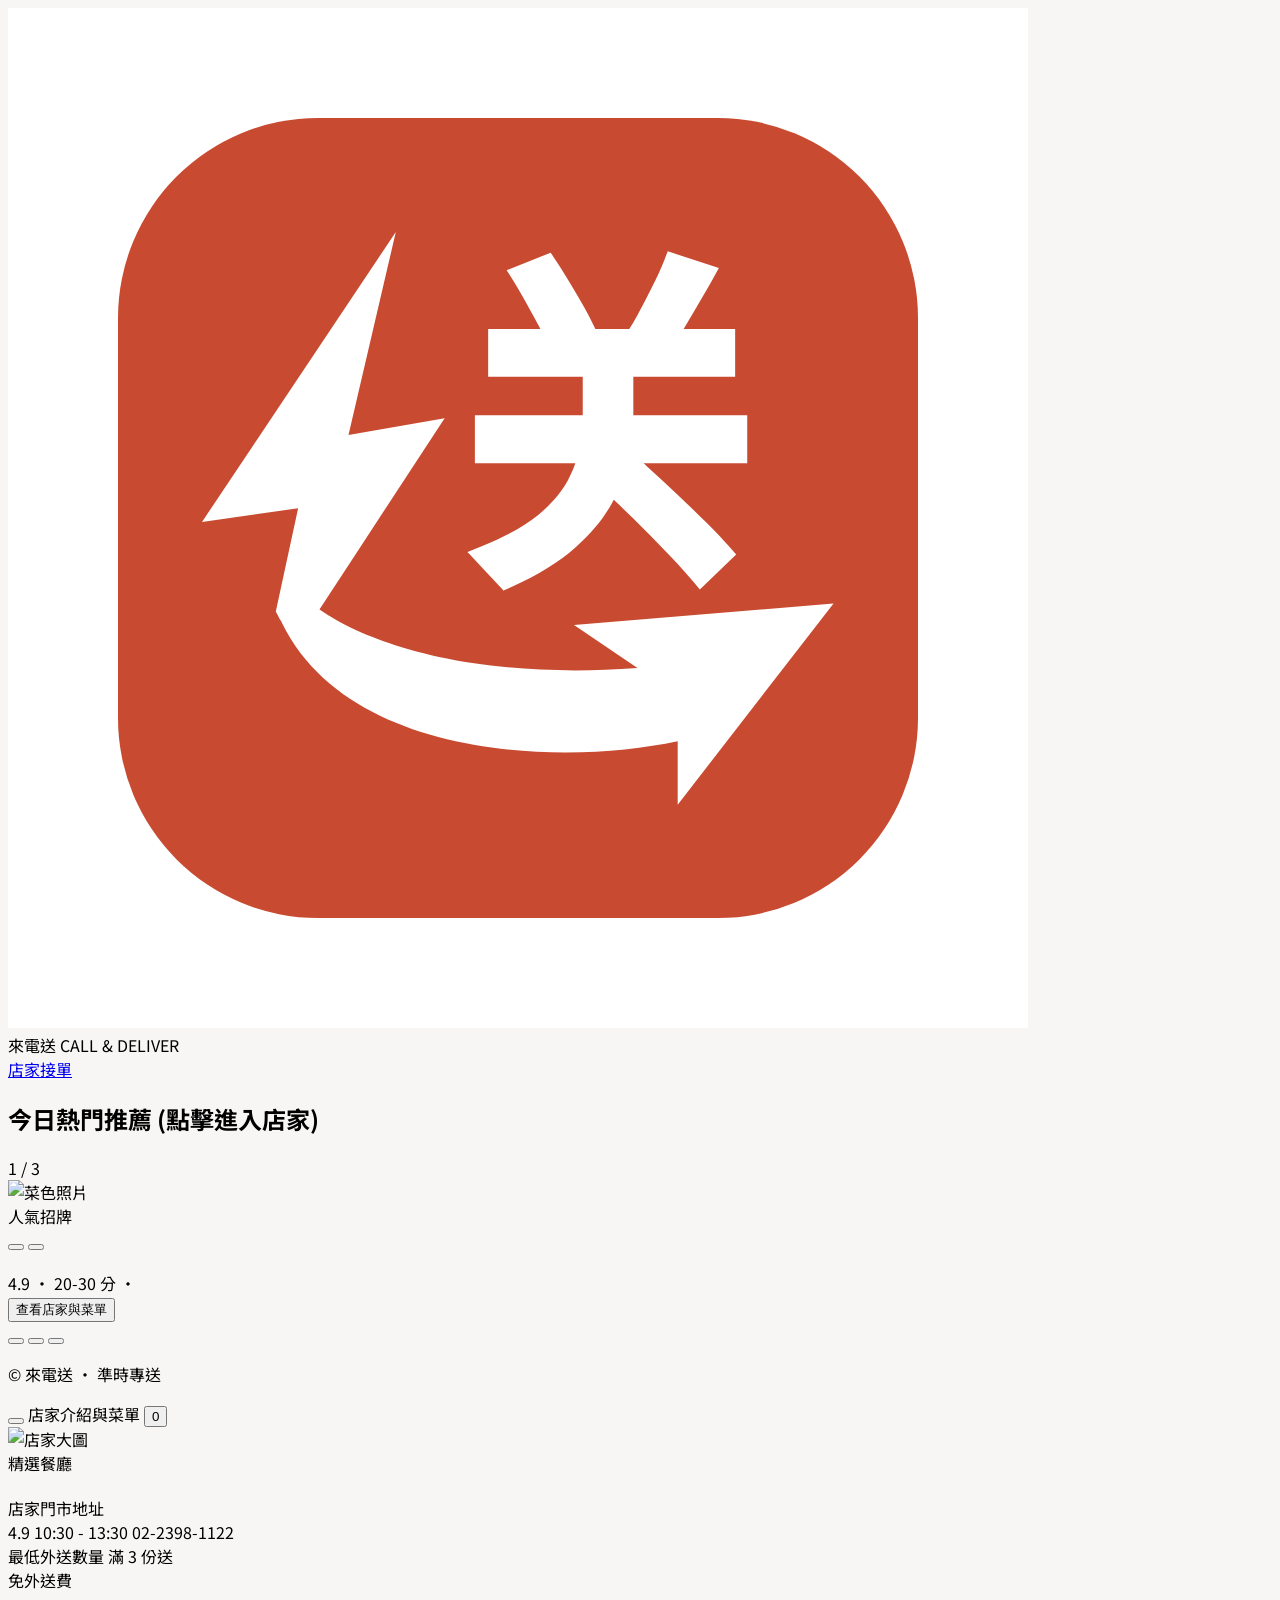
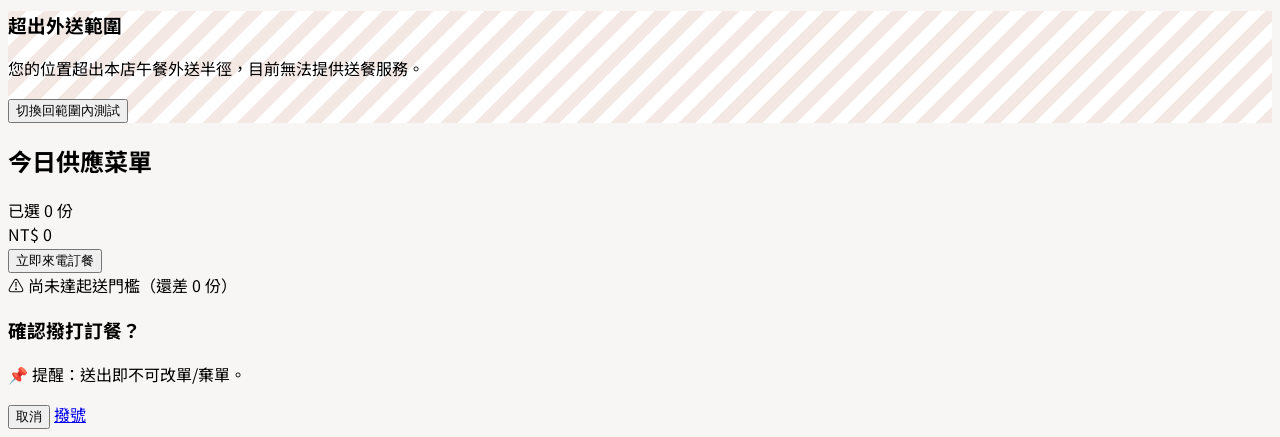
==== commit 745c6c17: "Update: 首頁, 店家接單確認頁面; add: 新增主控台頁面;" ====
--- a/code_artifact.html
+++ b/code_artifact.html
@@ -52,111 +52,85 @@
 <body class="text-stone-800 antialiased min-h-screen flex flex-col justify-between selection:bg-red-100 selection:text-brick">
 
   <!-- ========================================================= -->
-  <!-- 頁面 1：首頁 (Screen 1 - Homepage)                        -->
+  <!-- 頁面 1：首頁 (Screen 1 - Homepage RWD 手機/平板適應)       -->
   <!-- ========================================================= -->
   <div id="page-home" class="min-h-screen flex flex-col justify-between transition-opacity duration-300">
     
     <!-- 頂部 Logo 區 (嚴格使用：大 text-xl、小 text-xs) -->
     <header class="w-full bg-white/95 backdrop-blur-md border-b border-stone-200/80 sticky top-0 z-30 shadow-xs">
-      <div class="max-w-xl mx-auto px-4 h-16 flex items-center justify-between">
+      <div class="max-w-xl md:max-w-4xl lg:max-w-5xl mx-auto px-4 md:px-6 h-16 md:h-20 flex items-center justify-between gap-2">
         
-        <!-- 品牌專屬向量 Logo (白板設計: 磚紅底 #C84B31 / 閃電箭頭「送」字) -->
-        <div class="flex items-center gap-2.5 cursor-pointer select-none" onclick="goToHome()">
-          <div class="w-11 h-11 rounded-2xl bg-brick p-1.5 flex items-center justify-center shadow-md shadow-red-950/15 shrink-0">
-            <svg viewBox="0 0 100 100" class="w-full h-full" fill="none" xmlns="http://www.w3.org/2000/svg">
-              <!-- 閃電部首「辶」+ 向右上方送達箭頭 -->
-              <path d="M 38 18 
-                       L 24 38 
-                       L 34 38 
-                       L 20 62 
-                       C 22 74, 34 76, 44 75 
-                       L 68 75 
-                       L 68 67 
-                       L 82 77 
-                       L 68 87 
-                       L 68 79 
-                       C 42 79, 14 77, 12 58 
-                       L 24 34 
-                       L 16 34 
-                       Z" 
-                    fill="#FFFFFF" />
-              <!-- 「关」字筆劃結構 -->
-              <path d="M 44 26 L 49 32" stroke="#FFFFFF" stroke-width="4.5" stroke-linecap="round"/>
-              <path d="M 68 25 L 63 32" stroke="#FFFFFF" stroke-width="4.5" stroke-linecap="round"/>
-              <path d="M 40 38 L 72 38" stroke="#FFFFFF" stroke-width="4.5" stroke-linecap="round"/>
-              <path d="M 36 49 L 77 49" stroke="#FFFFFF" stroke-width="5" stroke-linecap="round"/>
-              <path d="M 56 49 Q 53 62 42 68" stroke="#FFFFFF" stroke-width="4.5" stroke-linecap="round"/>
-              <path d="M 57 51 Q 63 60 74 67" stroke="#FFFFFF" stroke-width="4.5" stroke-linecap="round"/>
-            </svg>
-          </div>
-          <div>
+        <!-- 品牌專屬向量 Logo (統一使用 CoDeliver-logo-1020x1020px-20261021.svg，鎖定 shrink-0 whitespace-nowrap 防換行) -->
+        <div class="flex items-center gap-2.5 cursor-pointer select-none shrink-0" onclick="goToHome()">
+          <img src="CoDeliver-logo-1020x1020px-20261021.svg" alt="來電送 Logo" class="w-11 h-11 md:w-12 md:h-12 rounded-2xl object-contain shrink-0">
+          <div class="shrink-0 whitespace-nowrap">
             <span class="text-xl font-black tracking-tight text-brick leading-none block">來電送</span>
             <span class="text-xs text-stone-500 font-bold tracking-wider block mt-0.5">CALL & DELIVER</span>
           </div>
         </div>
 
         <!-- 店家接單頁切換入口 (目前預設隱藏，移除 hidden 即可顯示) -->
-        <a id="nav-store-order" href="order_accept.html" class="hidden text-xs bg-stone-100 hover:bg-stone-200 text-stone-700 px-3 py-1.5 rounded-xl font-bold border border-stone-200/80 items-center gap-1.5 transition active:scale-95">
+        <a id="nav-store-order" href="order_accept.html" class="hidden text-xs bg-stone-100 hover:bg-stone-200 text-stone-700 px-3 py-1.5 rounded-xl font-bold border border-stone-200/80 items-center gap-1.5 transition active:scale-95 shrink-0 whitespace-nowrap">
           <i data-lucide="clipboard-list" class="w-3.5 h-3.5 text-brick"></i>
           <span>店家接單</span>
         </a>
       </div>
     </header>
 
-    <!-- 中央輪播主視覺區 -->
-    <main class="flex-1 max-w-xl w-full mx-auto px-4 py-5 flex flex-col justify-center">
+    <!-- 中央輪播主視覺區 (手機 max-w-xl / 平板與桌面 md:max-w-4xl lg:max-w-5xl) -->
+    <main class="flex-1 max-w-xl md:max-w-4xl lg:max-w-5xl w-full mx-auto px-4 md:px-6 py-5 md:py-8 flex flex-col justify-center">
       
       <!-- 頂部副標列 (小 text-xs) -->
-      <div class="flex items-center justify-between mb-2.5 px-1">
+      <div class="flex items-center justify-between mb-2.5 md:mb-3.5 px-1">
         <h2 class="text-xs font-bold text-stone-600 flex items-center gap-1.5">
           <i data-lucide="sparkles" class="w-3.5 h-3.5 text-brick"></i> 今日熱門推薦 (點擊進入店家)
         </h2>
         <span id="carousel-indicator" class="text-xs font-mono font-bold text-brick bg-brick-light px-2.5 py-0.5 rounded-md">1 / 3</span>
       </div>
 
-      <!-- 輪播卡片本體 (手機版高比例大圖置頂 >55%) -->
-      <div class="relative bg-white rounded-3xl overflow-hidden shadow-xl shadow-stone-200/70 border border-stone-200/80 flex flex-col">
+      <!-- 輪播卡片本體 (手機版直式上圖下文 / 平板以上 md:grid-cols-12 左右雙欄寬版卡片) -->
+      <div class="relative bg-white rounded-3xl overflow-hidden shadow-xl shadow-stone-200/70 border border-stone-200/80 grid grid-cols-1 md:grid-cols-12">
         
-        <!-- 圖片容器 (手機端高比例置頂，點擊前往店家介紹頁) -->
-        <div class="relative h-64 sm:h-72 w-full overflow-hidden bg-stone-900 cursor-pointer" onclick="openCurrentRestaurant()">
+        <!-- 左欄：圖片容器 (手機高比例置頂 h-64 sm:h-72 / 平板占 7/12 高度自適應填滿) -->
+        <div class="md:col-span-7 relative h-64 sm:h-72 md:h-96 lg:h-[420px] w-full overflow-hidden bg-stone-900 cursor-pointer" onclick="openCurrentRestaurant()">
           <img id="carousel-img" src="" alt="菜色照片" class="w-full h-full object-cover transition-all duration-700 hover:scale-105">
           <div class="absolute inset-0 bg-gradient-to-t from-black/75 via-transparent to-black/25 pointer-events-none"></div>
           
           <!-- 標籤 (小 text-xs) -->
-          <span id="carousel-tag" class="absolute top-3.5 left-3.5 bg-brick text-white text-xs font-bold px-3 py-1 rounded-full shadow-md">
+          <span id="carousel-tag" class="absolute top-3.5 left-3.5 md:top-5 md:left-5 bg-brick text-white text-xs font-bold px-3 py-1 rounded-full shadow-md">
             人氣招牌
           </span>
 
           <!-- 左右快速切換按鈕 -->
-          <div class="absolute inset-x-3 top-1/2 -translate-y-1/2 flex justify-between pointer-events-none z-10">
-            <button onclick="event.stopPropagation(); prevSlide();" class="pointer-events-auto p-2 rounded-full bg-black/40 hover:bg-black/60 text-white backdrop-blur-xs transition active:scale-90" aria-label="上一張">
+          <div class="absolute inset-x-3 md:inset-x-4 top-1/2 -translate-y-1/2 flex justify-between pointer-events-none z-10">
+            <button onclick="event.stopPropagation(); prevSlide();" class="pointer-events-auto p-2 md:p-2.5 rounded-full bg-black/40 hover:bg-black/60 text-white backdrop-blur-xs transition active:scale-90 cursor-pointer" aria-label="上一張">
               <i data-lucide="chevron-left" class="w-5 h-5"></i>
             </button>
-            <button onclick="event.stopPropagation(); nextSlide();" class="pointer-events-auto p-2 rounded-full bg-black/40 hover:bg-black/60 text-white backdrop-blur-xs transition active:scale-90" aria-label="下一張">
+            <button onclick="event.stopPropagation(); nextSlide();" class="pointer-events-auto p-2 md:p-2.5 rounded-full bg-black/40 hover:bg-black/60 text-white backdrop-blur-xs transition active:scale-90 cursor-pointer" aria-label="下一張">
               <i data-lucide="chevron-right" class="w-5 h-5"></i>
             </button>
           </div>
 
           <!-- 圖片覆蓋菜名 (大 text-xl) -->
-          <div class="absolute bottom-3 left-4 right-4 text-white pointer-events-none">
+          <div class="absolute bottom-3 left-4 right-4 md:bottom-5 md:left-6 md:right-6 text-white pointer-events-none">
             <p id="carousel-dish" class="text-xl font-black drop-shadow-sm truncate"></p>
           </div>
         </div>
 
-        <!-- 資訊與按鈕內容 -->
-        <div class="p-4 flex flex-col gap-3">
-          <div>
+        <!-- 右欄：資訊與按鈕內容 (平板占 5/12，垂直分散對齊) -->
+        <div class="md:col-span-5 p-4 md:p-7 lg:p-8 flex flex-col justify-between gap-3 md:gap-6">
+          <div class="flex flex-col gap-2 md:gap-3.5">
             <!-- 店名 (中 text-base) 與 起送價 (大 text-xl) -->
-            <div class="flex items-center justify-between cursor-pointer" onclick="openCurrentRestaurant()">
+            <div class="flex items-center md:items-start md:flex-col md:gap-2 justify-between cursor-pointer" onclick="openCurrentRestaurant()">
               <h3 id="carousel-title" class="text-base font-black text-stone-900 tracking-tight hover:text-brick transition"></h3>
               <span id="carousel-price" class="text-xl font-black text-brick font-mono"></span>
             </div>
 
             <!-- 精簡菜色介紹短句 (小 text-xs) -->
-            <p id="carousel-desc" class="text-xs text-stone-600 mt-1 line-clamp-1"></p>
+            <p id="carousel-desc" class="text-xs text-stone-600 mt-1 md:mt-0 line-clamp-1 md:line-clamp-3 leading-relaxed"></p>
 
             <!-- 基本資訊指標 (小 text-xs) -->
-            <div class="flex items-center gap-2 mt-2.5 text-xs text-stone-600">
+            <div class="flex flex-wrap items-center gap-2 mt-2.5 md:mt-2 text-xs text-stone-600">
               <span class="flex items-center gap-1 font-bold text-amber-600">
                 <i data-lucide="star" class="w-3.5 h-3.5 fill-amber-500 text-amber-500"></i>
                 <span id="carousel-rating">4.9</span>
@@ -170,19 +144,21 @@
             </div>
           </div>
 
-          <!-- 動作按鈕：無縫跳轉店家頁 (中 text-base) -->
-          <div class="pt-1">
-            <button onclick="openCurrentRestaurant()" class="w-full bg-brick hover:bg-brick-dark active:scale-[0.98] text-white font-bold py-3 px-4 rounded-2xl text-base flex items-center justify-center gap-2 shadow-lg shadow-red-950/15 transition">
-              <i data-lucide="utensils" class="w-4 h-4"></i> 查看店家與菜單
-            </button>
-          </div>
-        </div>
-
-        <!-- 底部圓點指示條 -->
-        <div class="flex gap-1.5 px-4 pb-3 justify-center">
-          <button onclick="goToSlide(0)" class="h-1.5 rounded-full transition-all duration-300 indicator-bar w-8 bg-brick"></button>
-          <button onclick="goToSlide(1)" class="h-1.5 rounded-full transition-all duration-300 indicator-bar w-3 bg-stone-200"></button>
-          <button onclick="goToSlide(2)" class="h-1.5 rounded-full transition-all duration-300 indicator-bar w-3 bg-stone-200"></button>
+          <div class="flex flex-col gap-3 md:gap-5">
+            <!-- 動作按鈕：無縫跳轉店家頁 (中 text-base) -->
+            <div class="pt-1 md:pt-0">
+              <button onclick="openCurrentRestaurant()" class="w-full bg-brick hover:bg-brick-dark active:scale-[0.98] text-white font-bold py-3 md:py-3.5 px-4 rounded-2xl text-base flex items-center justify-center gap-2 shadow-lg shadow-red-950/15 transition cursor-pointer">
+                <i data-lucide="utensils" class="w-4 h-4"></i> 查看店家與菜單
+              </button>
+            </div>
+
+            <!-- 底部圓點指示條 -->
+            <div class="flex gap-1.5 justify-center">
+              <button onclick="goToSlide(0)" class="h-1.5 rounded-full transition-all duration-300 indicator-bar w-8 bg-brick cursor-pointer"></button>
+              <button onclick="goToSlide(1)" class="h-1.5 rounded-full transition-all duration-300 indicator-bar w-3 bg-stone-200 cursor-pointer"></button>
+              <button onclick="goToSlide(2)" class="h-1.5 rounded-full transition-all duration-300 indicator-bar w-3 bg-stone-200 cursor-pointer"></button>
+            </div>
+          </div>
         </div>
       </div>
     </main>
@@ -194,114 +170,119 @@
   </div>
 
   <!-- ========================================================= -->
-  <!-- 頁面 2：店家介紹頁面 (Screen 2 - 店家介紹與菜單)          -->
+  <!-- 頁面 2：店家介紹頁面 (Screen 2 - 店家介紹與菜單 RWD 適應) -->
   <!-- ========================================================= -->
-  <div id="page-detail" class="hidden min-h-screen flex flex-col justify-between bg-stone-50 pb-24 transition-opacity duration-300">
+  <div id="page-detail" class="hidden min-h-screen flex flex-col justify-between bg-stone-50 pb-24 md:pb-28 transition-opacity duration-300">
     
     <!-- 頂部導航 (左側返回、標題、右上角外送車含 Badge) -->
     <header class="w-full bg-white/95 backdrop-blur-md border-b border-stone-200 sticky top-0 z-40">
-      <div class="max-w-xl mx-auto px-4 h-16 flex items-center justify-between">
-        <button onclick="goToHome()" class="w-10 h-10 rounded-xl bg-stone-100 hover:bg-stone-200 flex items-center justify-center text-stone-700 transition active:scale-95">
+      <div class="max-w-xl md:max-w-4xl lg:max-w-5xl mx-auto px-4 md:px-6 h-16 md:h-20 flex items-center justify-between">
+        <button onclick="goToHome()" class="w-10 h-10 md:w-11 md:h-11 rounded-xl bg-stone-100 hover:bg-stone-200 flex items-center justify-center text-stone-700 transition active:scale-95 cursor-pointer">
           <i data-lucide="arrow-left" class="w-5 h-5"></i>
         </button>
         <span class="text-base font-bold text-stone-800 tracking-wide">店家介紹與菜單</span>
-        <button onclick="focusCartBottom()" class="relative w-10 h-10 rounded-xl bg-brick-light flex items-center justify-center text-brick transition active:scale-95">
+        <button onclick="focusCartBottom()" class="relative w-10 h-10 md:w-11 md:h-11 rounded-xl bg-brick-light flex items-center justify-center text-brick transition active:scale-95 cursor-pointer">
           <i data-lucide="truck" class="w-5 h-5"></i>
           <span id="detail-cart-badge" class="hidden absolute -top-1 -right-1 bg-brick text-white text-xs w-5 h-5 font-bold rounded-full flex items-center justify-center shadow-xs">0</span>
         </button>
       </div>
     </header>
 
-    <!-- 店家主體內容容器 -->
-    <main class="max-w-xl w-full mx-auto px-4 py-4 flex-1">
-      <div class="relative bg-white rounded-3xl overflow-hidden shadow-md border border-stone-100 mb-4">
+    <!-- 店家主體內容容器 (手機單欄 / 平板與桌面 md:grid-cols-12 左右雙欄看板) -->
+    <main class="max-w-xl md:max-w-4xl lg:max-w-5xl w-full mx-auto px-4 md:px-6 py-4 md:py-7 flex-1">
+      <div class="grid grid-cols-1 md:grid-cols-12 gap-4 md:gap-6 items-start">
         
-        <!-- Hero 店家形象大圖 -->
-        <div class="relative h-48 sm:h-56 w-full">
-          <img id="detail-hero-img" src="" alt="店家大圖" class="w-full h-full object-cover">
-          <div class="absolute inset-0 bg-gradient-to-t from-black/70 via-black/20 to-transparent"></div>
+        <!-- 左欄 (平板占 5/12)：店家形象圖與基本資訊卡 -->
+        <div class="md:col-span-5 relative bg-white rounded-3xl overflow-hidden shadow-md border border-stone-100">
           
-          <div class="absolute bottom-3 left-4 right-4 text-white">
-            <span id="detail-tag" class="text-xs font-bold bg-brick px-2.5 py-0.5 rounded-full inline-block mb-1">精選餐廳</span>
-            <h1 id="detail-name" class="text-xl font-black tracking-tight drop-shadow-sm"></h1>
+          <!-- Hero 店家形象大圖 -->
+          <div class="relative h-48 sm:h-56 md:h-52 lg:h-60 w-full">
+            <img id="detail-hero-img" src="" alt="店家大圖" class="w-full h-full object-cover">
+            <div class="absolute inset-0 bg-gradient-to-t from-black/70 via-black/20 to-transparent"></div>
+            
+            <div class="absolute bottom-3 left-4 right-4 text-white">
+              <span id="detail-tag" class="text-xs font-bold bg-brick px-2.5 py-0.5 rounded-full inline-block mb-1">精選餐廳</span>
+              <h1 id="detail-name" class="text-xl font-black tracking-tight drop-shadow-sm"></h1>
+            </div>
+          </div>
+
+          <!-- 店家基本資訊與地址 (嚴格使用：小 text-xs) -->
+          <div class="p-4 md:p-5 border-b border-stone-100">
+            
+            <!-- 門市地址欄位 -->
+            <div class="flex items-start gap-2 text-xs text-stone-700 mb-3 bg-stone-50 p-2.5 md:p-3 rounded-xl border border-stone-200/60">
+              <i data-lucide="map-pin" class="w-4 h-4 text-brick shrink-0 mt-0.5"></i>
+              <div class="flex-1 min-w-0">
+                <span class="text-stone-500 font-semibold block text-xs">店家門市地址</span>
+                <span id="detail-address" class="font-bold text-stone-900 block mt-0.5"></span>
+              </div>
+            </div>
+
+            <div class="flex flex-wrap items-center gap-x-4 gap-y-2 text-xs text-stone-600 mb-3.5">
+              <span class="flex items-center gap-1 text-amber-600 font-bold">
+                <i data-lucide="star" class="w-3.5 h-3.5 fill-amber-500 text-amber-500"></i>
+                <span id="detail-rating">4.9</span>
+              </span>
+              <span class="flex items-center gap-1">
+                <i data-lucide="clock" class="w-3.5 h-3.5 text-stone-600"></i>
+                <span id="detail-hours">10:30 - 13:30</span>
+              </span>
+              <span class="flex items-center gap-1">
+                <i data-lucide="phone" class="w-3.5 h-3.5 text-stone-600"></i>
+                <span id="detail-phone">02-2398-1122</span>
+              </span>
+            </div>
+
+            <!-- 最低外送要求標籤 (小 text-xs) -->
+            <div class="bg-brick-light/80 border border-red-200/60 rounded-xl p-3 flex items-center justify-between">
+              <div class="flex items-center gap-2">
+                <div class="w-8 h-8 rounded-lg bg-brick text-white flex items-center justify-center shrink-0 shadow-xs">
+                  <i data-lucide="package-check" class="w-4 h-4"></i>
+                </div>
+                <div>
+                  <span class="text-xs font-bold text-stone-800 block">最低外送數量</span>
+                  <span id="detail-min-text" class="text-xs text-brick font-bold">滿 3 份送</span>
+                </div>
+              </div>
+              <span class="text-xs bg-white text-stone-600 px-2.5 py-1 rounded-md border border-stone-200 font-bold">免外送費</span>
+            </div>
+          </div>
+
+          <!-- 外送範圍限制遮罩 (手繪稿中的【外送範圍限制 - 客人無法下單 mask】) -->
+          <div id="range-mask" class="hidden absolute inset-0 z-20 out-of-range-mask flex flex-col items-center justify-center p-6 text-center">
+            <div class="bg-white/95 p-5 rounded-2xl shadow-2xl border-2 border-brick max-w-sm w-full mx-auto">
+              <div class="w-10 h-10 rounded-full bg-red-100 text-brick flex items-center justify-center mx-auto mb-2.5">
+                <i data-lucide="map-pin-off" class="w-5 h-5"></i>
+              </div>
+              <h3 class="text-xl font-black text-stone-900 mb-1">超出外送範圍</h3>
+              <p class="text-xs text-stone-600 mb-3 leading-relaxed">
+                您的位置超出本店午餐外送半徑，目前無法提供送餐服務。
+              </p>
+              <button onclick="toggleRangeSimulation()" class="w-full bg-stone-800 text-white text-xs font-bold py-2.5 rounded-xl hover:bg-black transition active:scale-95">
+                切換回範圍內測試
+              </button>
+            </div>
           </div>
         </div>
 
-        <!-- 店家基本資訊與地址 (嚴格使用：小 text-xs) -->
-        <div class="p-4 border-b border-stone-100">
-          
-          <!-- 門市地址欄位 -->
-          <div class="flex items-start gap-2 text-xs text-stone-700 mb-2.5 bg-stone-50 p-2.5 rounded-xl border border-stone-200/60">
-            <i data-lucide="map-pin" class="w-4 h-4 text-brick shrink-0 mt-0.5"></i>
-            <div class="flex-1 min-w-0">
-              <span class="text-stone-500 font-semibold block text-xs">店家門市地址</span>
-              <span id="detail-address" class="font-bold text-stone-900 block mt-0.5"></span>
-            </div>
-          </div>
-
-          <div class="flex flex-wrap items-center gap-x-4 gap-y-2 text-xs text-stone-600 mb-3">
-            <span class="flex items-center gap-1 text-amber-600 font-bold">
-              <i data-lucide="star" class="w-3.5 h-3.5 fill-amber-500 text-amber-500"></i>
-              <span id="detail-rating">4.9</span>
-            </span>
-            <span class="flex items-center gap-1">
-              <i data-lucide="clock" class="w-3.5 h-3.5 text-stone-600"></i>
-              <span id="detail-hours">10:30 - 13:30</span>
-            </span>
-            <span class="flex items-center gap-1">
-              <i data-lucide="phone" class="w-3.5 h-3.5 text-stone-600"></i>
-              <span id="detail-phone">02-2398-1122</span>
-            </span>
-          </div>
-
-          <!-- 最低外送要求標籤 (小 text-xs) -->
-          <div class="bg-brick-light/80 border border-red-200/60 rounded-xl p-3 flex items-center justify-between">
-            <div class="flex items-center gap-2">
-              <div class="w-8 h-8 rounded-lg bg-brick text-white flex items-center justify-center shrink-0 shadow-xs">
-                <i data-lucide="package-check" class="w-4 h-4"></i>
-              </div>
-              <div>
-                <span class="text-xs font-bold text-stone-800 block">最低外送數量</span>
-                <span id="detail-min-text" class="text-xs text-brick font-bold">滿 3 份送</span>
-              </div>
-            </div>
-            <span class="text-xs bg-white text-stone-600 px-2.5 py-1 rounded-md border border-stone-200 font-bold">免外送費</span>
+        <!-- 右欄 (平板占 7/12)：今日供應菜單列表 (小 text-xs、中 text-base、大 text-xl) -->
+        <div class="md:col-span-7 mb-4 md:mb-0">
+          <h2 class="text-xs font-bold text-stone-600 mb-2.5 md:mb-3 flex items-center gap-1.5 px-1">
+            <i data-lucide="book-open" class="w-3.5 h-3.5 text-brick"></i> 今日供應菜單
+          </h2>
+          <div id="detail-menu-list" class="space-y-2.5 md:space-y-3">
+            <!-- 菜單卡片動態渲染於此 -->
           </div>
         </div>
 
-        <!-- 外送範圍限制遮罩 (手繪稿中的【外送範圍限制 - 客人無法下單 mask】) -->
-        <div id="range-mask" class="hidden absolute inset-0 z-20 out-of-range-mask flex flex-col items-center justify-center p-6 text-center">
-          <div class="bg-white/95 p-5 rounded-2xl shadow-2xl border-2 border-brick max-w-sm w-full mx-auto">
-            <div class="w-10 h-10 rounded-full bg-red-100 text-brick flex items-center justify-center mx-auto mb-2.5">
-              <i data-lucide="map-pin-off" class="w-5 h-5"></i>
-            </div>
-            <h3 class="text-xl font-black text-stone-900 mb-1">超出外送範圍</h3>
-            <p class="text-xs text-stone-600 mb-3 leading-relaxed">
-              您的位置超出本店午餐外送半徑，目前無法提供送餐服務。
-            </p>
-            <button onclick="toggleRangeSimulation()" class="w-full bg-stone-800 text-white text-xs font-bold py-2.5 rounded-xl hover:bg-black transition active:scale-95">
-              切換回範圍內測試
-            </button>
-          </div>
-        </div>
-      </div>
-
-      <!-- 菜單列表 (小 text-xs、中 text-base、大 text-xl) -->
-      <div class="mb-4">
-        <h2 class="text-xs font-bold text-stone-600 mb-2.5 flex items-center gap-1.5">
-          <i data-lucide="book-open" class="w-3.5 h-3.5 text-brick"></i> 今日供應菜單
-        </h2>
-        <div id="detail-menu-list" class="space-y-2.5">
-          <!-- 菜單卡片動態渲染於此 -->
-        </div>
       </div>
     </main>
 
-    <!-- 底部固定 Buy 欄 (對應草圖底部 🛺 buy 按鈕) -->
-    <div class="fixed bottom-0 inset-x-0 bg-white/95 backdrop-blur-md border-t border-stone-200 p-3 z-30 shadow-lg">
-      <div class="max-w-xl mx-auto flex items-center justify-between gap-3">
-        <div class="flex items-center gap-2.5">
-          <div class="w-11 h-11 rounded-2xl bg-brick-light flex items-center justify-center text-brick">
+    <!-- 底部固定 Buy 欄 (對應草圖底部 🛺 buy 按鈕，支援手機與平板寬度對齊) -->
+    <div class="fixed bottom-0 inset-x-0 bg-white/95 backdrop-blur-md border-t border-stone-200 p-3 md:py-3.5 md:px-6 z-30 shadow-lg">
+      <div class="max-w-xl md:max-w-4xl lg:max-w-5xl mx-auto flex items-center justify-between gap-3 md:gap-6">
+        <div class="flex items-center gap-2.5 md:gap-3">
+          <div class="w-11 h-11 md:w-12 md:h-12 rounded-2xl bg-brick-light flex items-center justify-center text-brick">
             <i data-lucide="truck" class="w-5 h-5"></i>
           </div>
           <div>
@@ -310,13 +291,13 @@
           </div>
         </div>
 
-        <button id="btn-buy" onclick="handleBuyClick()" class="flex-1 bg-brick hover:bg-brick-dark text-white font-bold py-3.5 px-4 rounded-2xl text-base flex items-center justify-center gap-2 shadow-lg shadow-red-950/15 active:scale-[0.98] transition">
+        <button id="btn-buy" onclick="handleBuyClick()" class="flex-1 md:max-w-sm bg-brick hover:bg-brick-dark text-white font-bold py-3.5 px-4 rounded-2xl text-base flex items-center justify-center gap-2 shadow-lg shadow-red-950/15 active:scale-[0.98] transition cursor-pointer">
           <i data-lucide="phone-outgoing" class="w-4 h-4"></i>
           <span id="btn-buy-text">立即來電訂餐</span>
         </button>
       </div>
       <!-- 起送數量提示條 -->
-      <div id="cart-warning" class="max-w-xl mx-auto text-center text-xs text-amber-700 font-bold pt-1 hidden">
+      <div id="cart-warning" class="max-w-xl md:max-w-4xl lg:max-w-5xl mx-auto text-center text-xs text-amber-700 font-bold pt-1 hidden">
         ⚠️ 尚未達起送門檻（還差 <span id="need-more-count">0</span> 份）
       </div>
     </div>
@@ -326,22 +307,22 @@
   <!-- 來電下單確認彈窗 (字體：大 text-xl、中 text-base、小 text-xs) -->
   <!-- ========================================================= -->
   <div id="modal-call" class="fixed inset-0 bg-stone-950/60 backdrop-blur-xs z-50 flex items-center justify-center p-4 hidden">
-    <div class="bg-white rounded-3xl max-w-sm w-full p-5 text-center shadow-2xl relative">
+    <div class="bg-white rounded-3xl max-w-sm md:max-w-md w-full p-5 md:p-6 text-center shadow-2xl relative">
       <div class="w-12 h-12 bg-brick-light text-brick rounded-2xl flex items-center justify-center mx-auto mb-3">
         <i data-lucide="phone-call" class="w-6 h-6"></i>
       </div>
       <h3 class="text-xl font-black text-stone-900">確認撥打訂餐？</h3>
-      <p id="modal-desc" class="text-xs text-stone-600 my-2 leading-relaxed bg-stone-50 p-2.5 rounded-xl border border-stone-100 text-left"></p>
+      <p id="modal-desc" class="text-xs text-stone-600 my-2.5 leading-relaxed bg-stone-50 p-3 md:p-3.5 rounded-xl border border-stone-100 text-left"></p>
       
-      <p class="text-xs text-amber-600 font-bold mb-4 bg-amber-50 py-1 px-2.5 rounded-lg border border-amber-100">
+      <p class="text-xs text-amber-600 font-bold mb-4 bg-amber-50 py-1.5 px-2.5 rounded-lg border border-amber-100">
         📌 提醒：送出即不可改單/棄單。
       </p>
 
-      <div class="flex gap-2">
-        <button onclick="closeModal()" class="flex-1 py-2.5 text-stone-600 bg-stone-100 hover:bg-stone-200 font-bold rounded-xl text-base transition active:scale-95">
+      <div class="flex gap-2.5">
+        <button onclick="closeModal()" class="flex-1 py-2.5 md:py-3 text-stone-600 bg-stone-100 hover:bg-stone-200 font-bold rounded-xl text-base transition active:scale-95 cursor-pointer">
           取消
         </button>
-        <a id="modal-call-link" href="#" class="flex-1 py-2.5 bg-brick hover:bg-brick-dark text-white font-bold rounded-xl text-base shadow-md transition flex items-center justify-center gap-1.5 active:scale-95">
+        <a id="modal-call-link" href="#" class="flex-1 py-2.5 md:py-3 bg-brick hover:bg-brick-dark text-white font-bold rounded-xl text-base shadow-md transition flex items-center justify-center gap-1.5 active:scale-95">
           <i data-lucide="phone" class="w-4 h-4"></i> 撥號
         </a>
       </div>
@@ -517,27 +498,27 @@
       window.scrollTo({ top: 0, behavior: 'smooth' });
     }
 
-    // 渲染店家菜單卡片列表 (草圖格式：左邊圖、右邊 info + 增減按鈕)
+    // 渲染店家菜單卡片列表 (草圖格式：左邊圖、右邊 info + 增減按鈕，支援手機與平板 RWD)
     function renderDetailMenu() {
       const container = document.getElementById('detail-menu-list');
       container.innerHTML = currentRestaurant.menu.map(item => {
         const qty = cart[item.id] || 0;
         return `
-          <div class="bg-white rounded-2xl p-3 border border-stone-100 flex items-center gap-3 shadow-xs">
-            <div class="w-16 h-16 rounded-xl overflow-hidden shrink-0 bg-stone-100">
+          <div class="bg-white rounded-2xl p-3 md:p-4 border border-stone-100 flex items-center gap-3 md:gap-4 shadow-xs">
+            <div class="w-16 h-16 md:w-20 md:h-20 rounded-xl overflow-hidden shrink-0 bg-stone-100">
               <img src="${item.img}" alt="${item.name}" class="w-full h-full object-cover">
             </div>
             <div class="flex-1 min-w-0">
-              <h4 class="font-bold text-stone-900 text-xs truncate">${item.name}</h4>
+              <h4 class="font-bold text-stone-900 text-xs md:text-base truncate">${item.name}</h4>
               <p class="text-xs text-stone-600 line-clamp-1 mt-0.5">${item.desc}</p>
-              <div class="flex items-center justify-between mt-1.5">
-                <span class="text-xs font-black text-brick font-mono">NT$ ${item.price}</span>
-                <div class="flex items-center gap-2">
-                  <button onclick="changeQty(${item.id}, -1)" class="w-6 h-6 rounded-md bg-stone-100 text-stone-700 flex items-center justify-center font-bold text-xs active:bg-stone-200 transition">
+              <div class="flex items-center justify-between mt-1.5 md:mt-2.5">
+                <span class="text-xs md:text-base font-black text-brick font-mono">NT$ ${item.price}</span>
+                <div class="flex items-center gap-2 md:gap-2.5">
+                  <button onclick="changeQty(${item.id}, -1)" class="w-6 h-6 md:w-7 md:h-7 rounded-md bg-stone-100 text-stone-700 flex items-center justify-center font-bold text-xs active:bg-stone-200 transition cursor-pointer">
                     -
                   </button>
-                  <span id="qty-val-${item.id}" class="w-4 text-center text-xs font-bold text-stone-800">${qty}</span>
-                  <button onclick="changeQty(${item.id}, 1)" class="w-6 h-6 rounded-md bg-brick text-white flex items-center justify-center font-bold text-xs active:bg-brick-dark transition shadow-xs">
+                  <span id="qty-val-${item.id}" class="w-4 md:w-5 text-center text-xs font-bold text-stone-800">${qty}</span>
+                  <button onclick="changeQty(${item.id}, 1)" class="w-6 h-6 md:w-7 md:h-7 rounded-md bg-brick text-white flex items-center justify-center font-bold text-xs active:bg-brick-dark transition shadow-xs cursor-pointer">
                     +
                   </button>
                 </div>
@@ -597,7 +578,7 @@
 
       if (isOutOfRange) {
         btnBuy.disabled = true;
-        btnBuy.className = "flex-1 bg-stone-300 text-stone-500 font-bold py-3.5 px-4 rounded-2xl text-base flex items-center justify-center gap-2 cursor-not-allowed";
+        btnBuy.className = "flex-1 md:max-w-sm bg-stone-300 text-stone-500 font-bold py-3.5 px-4 rounded-2xl text-base flex items-center justify-center gap-2 cursor-not-allowed";
         btnBuyText.innerText = "超出外送範圍無法下單";
         warning.classList.add('hidden');
         return;
@@ -605,19 +586,19 @@
 
       if (count === 0) {
         btnBuy.disabled = false;
-        btnBuy.className = "flex-1 bg-brick hover:bg-brick-dark text-white font-bold py-3.5 px-4 rounded-2xl text-base flex items-center justify-center gap-2 shadow-lg shadow-red-950/15 active:scale-[0.98] transition";
+        btnBuy.className = "flex-1 md:max-w-sm bg-brick hover:bg-brick-dark text-white font-bold py-3.5 px-4 rounded-2xl text-base flex items-center justify-center gap-2 shadow-lg shadow-red-950/15 active:scale-[0.98] transition cursor-pointer";
         btnBuyText.innerText = `選購餐點 (${currentRestaurant.minQtyText})`;
         warning.classList.add('hidden');
       } else if (count < currentRestaurant.minQty) {
         const diff = currentRestaurant.minQty - count;
         btnBuy.disabled = false;
-        btnBuy.className = "flex-1 bg-amber-600 hover:bg-amber-700 text-white font-bold py-3.5 px-4 rounded-2xl text-base flex items-center justify-center gap-2 shadow-lg active:scale-[0.98] transition";
+        btnBuy.className = "flex-1 md:max-w-sm bg-amber-600 hover:bg-amber-700 text-white font-bold py-3.5 px-4 rounded-2xl text-base flex items-center justify-center gap-2 shadow-lg active:scale-[0.98] transition cursor-pointer";
         btnBuyText.innerText = `還差 ${diff} 份起送`;
         document.getElementById('need-more-count').innerText = diff;
         warning.classList.remove('hidden');
       } else {
         btnBuy.disabled = false;
-        btnBuy.className = "flex-1 bg-brick hover:bg-brick-dark text-white font-bold py-3.5 px-4 rounded-2xl text-base flex items-center justify-center gap-2 shadow-lg shadow-red-950/15 active:scale-[0.98] transition";
+        btnBuy.className = "flex-1 md:max-w-sm bg-brick hover:bg-brick-dark text-white font-bold py-3.5 px-4 rounded-2xl text-base flex items-center justify-center gap-2 shadow-lg shadow-red-950/15 active:scale-[0.98] transition cursor-pointer";
         btnBuyText.innerText = `確認來電訂餐 (${count} 份)`;
         warning.classList.add('hidden');
       }
@@ -688,6 +669,15 @@
         return;
       }
 
+      // 將本次選購的店家與品項存入 localStorage 供 user_order_track.html 多筆訂單追蹤頁面顯示
+      const orderItems = [];
+      currentRestaurant.menu.forEach(item => {
+        const q = cart[item.id] || 0;
+        if (q > 0) {
+          orderItems.push({ name: item.name, qty: q, price: item.price });
+        }
+      });
+
       document.getElementById('modal-desc').innerHTML = `
         <div class="space-y-1">
           <div><span class="text-stone-500">店家：</span><b class="text-stone-900">${currentRestaurant.name}</b></div>
@@ -696,7 +686,25 @@
           <div class="pt-1 text-sm font-black text-brick">總計金額：NT$ ${total} (免外送費)</div>
         </div>
       `;
-      document.getElementById('modal-call-link').href = `tel:${currentRestaurant.phone.replace(/-/g, '')}`;
+      const callLink = document.getElementById('modal-call-link');
+      callLink.href = `user_order_track.html`;
+      callLink.onclick = () => {
+        try {
+          const newOrder = {
+            orderId: `#${100 + currentRestaurant.id}`,
+            storeName: currentRestaurant.name,
+            deliverBy: "12:15",
+            address: "台北市信義區松高路 11 號 5 樓",
+            customerName: "王小明",
+            customerPhone: "0912-345-678",
+            step: 0,
+            items: orderItems
+          };
+          localStorage.setItem('laidiansong_latest_order', JSON.stringify(newOrder));
+        } catch (e) {
+          // 忽略 localStorage 寫入限制
+        }
+      };
       document.getElementById('modal-call').classList.remove('hidden');
     }
 
